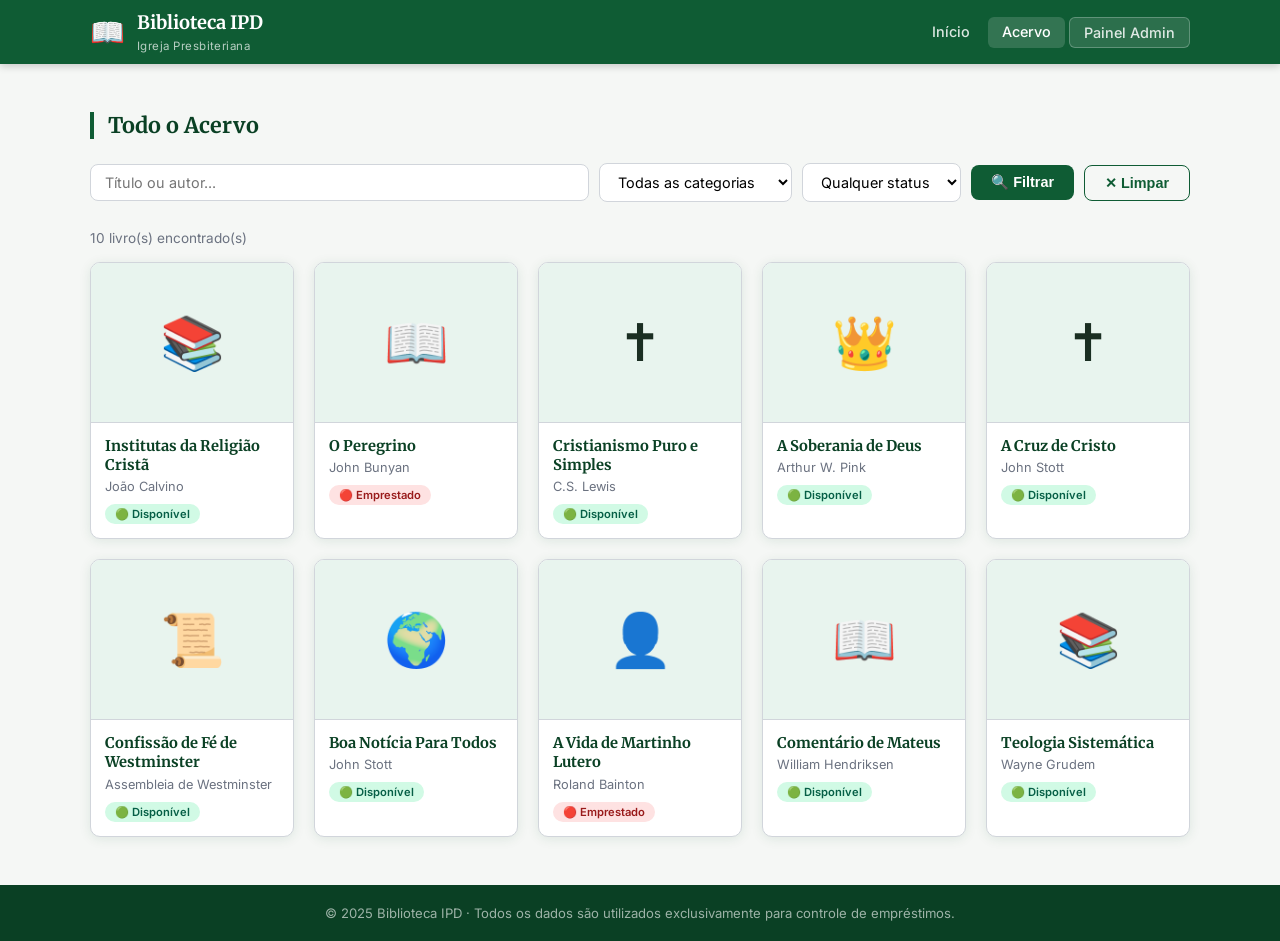
==== pages/acervo.html @ 6bb66e73 "feat: projeto inicial Biblioteca IPD" ====
<!DOCTYPE html>
<html lang="pt-BR">
<head>
  <meta charset="UTF-8"/>
  <meta name="viewport" content="width=device-width, initial-scale=1.0"/>
  <title>Acervo – Biblioteca IPD</title>
  <link href="https://fonts.googleapis.com/css2?family=Merriweather:wght@400;700&family=Inter:wght@400;500;600&display=swap" rel="stylesheet"/>
  <link rel="stylesheet" href="../css/style.css"/>
</head>
<body>
  <header class="header">
    <div class="container header-inner">
      <div class="logo-area">
        <div class="logo-icon">📖</div>
        <div>
          <span class="logo-title">Biblioteca IPD</span>
          <span class="logo-sub">Igreja Presbiteriana</span>
        </div>
      </div>
      <nav class="nav">
        <a href="../index.html" class="nav-link">Início</a>
        <a href="acervo.html" class="nav-link active">Acervo</a>
        <a href="admin.html" class="nav-link nav-admin">Painel Admin</a>
      </nav>
    </div>
  </header>

  <section class="section">
    <div class="container">
      <h2 class="section-title">Todo o Acervo</h2>
      <div id="alert-area"></div>

      <!-- Filtros -->
      <div class="filter-bar">
        <input type="text" id="filterTitulo" placeholder="Título ou autor..."/>
        <select id="filterCat">
          <option value="">Todas as categorias</option>
          <option>Teologia Sistemática</option>
          <option>História da Igreja</option>
          <option>Apologética</option>
          <option>Vida Cristã</option>
          <option>Missões</option>
          <option>Comentários Bíblicos</option>
          <option>Biografias</option>
          <option>Literatura Cristã</option>
        </select>
        <select id="filterStatus">
          <option value="">Qualquer status</option>
          <option value="disponivel">Disponível</option>
          <option value="emprestado">Emprestado</option>
        </select>
        <button class="btn btn-primary" onclick="filtrar()">🔍 Filtrar</button>
        <button class="btn btn-outline" onclick="limpar()">✕ Limpar</button>
      </div>

      <p id="countInfo" style="font-size:.85rem;color:var(--gray-text);margin-bottom:16px;"></p>
      <div class="books-grid" id="acervoGrid"></div>
    </div>
  </section>

  <footer class="footer">
    <p>© 2025 Biblioteca IPD · Todos os dados são utilizados exclusivamente para controle de empréstimos.</p>
  </footer>

  <script src="../js/data.js"></script>
  <script src="../js/app.js"></script>
  <script>
    let todos = getLivros();
    let filtrados = [...todos];

    function render(lista) {
      document.getElementById('countInfo').textContent = `${lista.length} livro(s) encontrado(s)`;
      renderBookGrid('acervoGrid', lista);
    }

    function filtrar() {
      const t = document.getElementById('filterTitulo').value.toLowerCase();
      const c = document.getElementById('filterCat').value;
      const s = document.getElementById('filterStatus').value;
      filtrados = todos.filter(l => {
        const matchT = !t || l.titulo.toLowerCase().includes(t) || l.autor.toLowerCase().includes(t);
        const matchC = !c || l.categoria === c;
        const matchS = !s || l.status === s;
        return matchT && matchC && matchS;
      });
      render(filtrados);
    }

    function limpar() {
      document.getElementById('filterTitulo').value = '';
      document.getElementById('filterCat').value = '';
      document.getElementById('filterStatus').value = '';
      filtrados = [...todos];
      render(filtrados);
    }

    // Pegar parâmetros da URL
    const params = new URLSearchParams(window.location.search);
    if (params.get('q')) document.getElementById('filterTitulo').value = params.get('q');
    if (params.get('cat')) document.getElementById('filterCat').value = params.get('cat');

    filtrar(); // aplica filtros iniciais se houver params
  </script>
</body>
</html>
---- css/style.css ----
/* === RESET & BASE === */
*, *::before, *::after { box-sizing: border-box; margin: 0; padding: 0; }

:root {
  --green: #0F5C34;
  --green-dark: #0A4024;
  --green-light: #2F7D52;
  --green-faint: #e8f4ee;
  --white: #FFFFFF;
  --gray-bg: #F5F7F5;
  --gray-text: #6B7280;
  --gray-border: #D1D5DB;
  --red: #DC2626;
  --amber: #D97706;
  --font-title: 'Merriweather', Georgia, serif;
  --font-body: 'Inter', system-ui, sans-serif;
  --radius: 10px;
  --shadow: 0 2px 12px rgba(15,92,52,.10);
  --shadow-md: 0 4px 24px rgba(15,92,52,.14);
}

body {
  font-family: var(--font-body);
  background: var(--gray-bg);
  color: #1a2e22;
  min-height: 100vh;
}

a { color: inherit; text-decoration: none; }
.container { max-width: 1140px; margin: 0 auto; padding: 0 20px; }

/* === HEADER === */
.header {
  background: var(--green);
  padding: 0;
  position: sticky; top: 0; z-index: 100;
  box-shadow: 0 2px 8px rgba(0,0,0,.2);
}
.header-inner {
  display: flex; align-items: center; justify-content: space-between;
  height: 64px;
}
.logo-area { display: flex; align-items: center; gap: 12px; }
.logo-icon { font-size: 28px; }
.logo-title {
  font-family: var(--font-title);
  font-size: 1.15rem; font-weight: 700;
  color: var(--white); display: block;
}
.logo-sub { font-size: .72rem; color: rgba(255,255,255,.7); letter-spacing:.04em; }
.nav { display: flex; gap: 4px; }
.nav-link {
  color: rgba(255,255,255,.85);
  padding: 6px 14px; border-radius: 6px;
  font-size: .9rem; font-weight: 500;
  transition: background .2s;
}
.nav-link:hover, .nav-link.active { background: rgba(255,255,255,.15); color: #fff; }
.nav-admin { background: rgba(255,255,255,.12); border: 1px solid rgba(255,255,255,.25); }
.nav-admin:hover { background: rgba(255,255,255,.22); }

/* === HERO === */
.hero {
  background: linear-gradient(135deg, var(--green-dark) 0%, var(--green) 60%, var(--green-light) 100%);
  padding: 56px 0 48px;
  text-align: center;
}
.hero-quote {
  font-family: var(--font-title);
  font-size: clamp(1.1rem, 2.5vw, 1.5rem);
  color: var(--white); font-style: italic;
  max-width: 640px; margin: 0 auto 6px;
  line-height: 1.6;
}
.hero-ref { color: rgba(255,255,255,.65); font-size: .9rem; margin-bottom: 28px; }
.search-bar {
  display: flex; max-width: 580px; margin: 0 auto;
  background: #fff; border-radius: 50px;
  box-shadow: var(--shadow-md); overflow: hidden;
}
.search-bar input {
  flex: 1; padding: 14px 20px;
  border: none; outline: none; font-size: 1rem;
  font-family: var(--font-body); background: transparent;
}
.search-bar button {
  background: var(--green); color: #fff;
  border: none; padding: 14px 24px;
  font-size: .95rem; font-weight: 600; cursor: pointer;
  transition: background .2s;
}
.search-bar button:hover { background: var(--green-dark); }

/* === SECTIONS === */
.section { padding: 48px 0; }
.section-alt { background: var(--white); }
.section-title {
  font-family: var(--font-title);
  font-size: 1.35rem; color: var(--green-dark);
  margin-bottom: 24px;
  border-left: 4px solid var(--green);
  padding-left: 14px;
}

/* === BOOK GRID === */
.books-grid {
  display: grid;
  grid-template-columns: repeat(auto-fill, minmax(200px, 1fr));
  gap: 20px;
}
.book-card {
  background: var(--white);
  border-radius: var(--radius);
  box-shadow: var(--shadow);
  overflow: hidden;
  transition: transform .2s, box-shadow .2s;
  cursor: pointer;
  border: 1px solid var(--gray-border);
}
.book-card:hover { transform: translateY(-4px); box-shadow: var(--shadow-md); }
.book-cover {
  background: var(--green-faint);
  display: flex; align-items: center; justify-content: center;
  height: 160px; font-size: 52px;
  border-bottom: 1px solid var(--gray-border);
}
.book-info { padding: 14px; }
.book-title {
  font-family: var(--font-title); font-size: .92rem;
  font-weight: 700; color: var(--green-dark);
  margin-bottom: 4px; line-height: 1.3;
}
.book-author { font-size: .8rem; color: var(--gray-text); margin-bottom: 8px; }
.book-badge {
  display: inline-block; font-size: .7rem; font-weight: 600;
  padding: 3px 10px; border-radius: 20px;
}
.badge-available { background: #d1fae5; color: #065f46; }
.badge-borrowed  { background: #fee2e2; color: #991b1b; }
.badge-reserved  { background: #fef3c7; color: #92400e; }

/* === CATEGORIES === */
.categories-grid {
  display: flex; flex-wrap: wrap; gap: 12px;
}
.category-chip {
  background: var(--white);
  border: 1.5px solid var(--green-light);
  color: var(--green-dark);
  padding: 10px 18px; border-radius: 50px;
  font-size: .88rem; font-weight: 500;
  transition: background .2s, color .2s;
}
.category-chip:hover { background: var(--green); color: #fff; border-color: var(--green); }

/* === FILTER BAR (acervo) === */
.filter-bar {
  display: flex; gap: 10px; flex-wrap: wrap;
  align-items: center; margin-bottom: 28px;
}
.filter-bar input, .filter-bar select {
  padding: 9px 14px; border: 1.5px solid var(--gray-border);
  border-radius: 8px; font-size: .9rem; font-family: var(--font-body);
  background: var(--white); outline: none;
  transition: border-color .2s;
}
.filter-bar input:focus, .filter-bar select:focus { border-color: var(--green); }
.filter-bar input { flex: 1; min-width: 200px; }
.btn {
  padding: 9px 20px; border-radius: 8px;
  font-size: .9rem; font-weight: 600; cursor: pointer;
  border: none; transition: background .2s;
}
.btn-primary { background: var(--green); color: #fff; }
.btn-primary:hover { background: var(--green-dark); }
.btn-outline {
  background: transparent; color: var(--green);
  border: 1.5px solid var(--green);
}
.btn-outline:hover { background: var(--green-faint); }

/* === LIVRO DETALHE === */
.book-detail {
  background: var(--white); border-radius: var(--radius);
  box-shadow: var(--shadow); padding: 32px;
  display: grid; grid-template-columns: 200px 1fr; gap: 32px;
}
.book-detail-cover {
  background: var(--green-faint); border-radius: var(--radius);
  display: flex; align-items: center; justify-content: center;
  font-size: 72px; height: 280px;
}
.book-detail h1 {
  font-family: var(--font-title); font-size: 1.6rem;
  color: var(--green-dark); margin-bottom: 8px;
}
.book-detail .meta { color: var(--gray-text); font-size: .92rem; margin-bottom: 20px; }
.book-detail .summary { line-height: 1.7; color: #374151; margin-bottom: 24px; }
.status-row { display: flex; align-items: center; gap: 12px; margin-bottom: 20px; }
.status-dot { width: 10px; height: 10px; border-radius: 50%; }
.dot-green { background: #10b981; }
.dot-red   { background: #ef4444; }

/* === MODAL === */
.modal-overlay {
  display: none; position: fixed; inset: 0;
  background: rgba(0,0,0,.5); z-index: 200;
  align-items: center; justify-content: center;
}
.modal-overlay.open { display: flex; }
.modal {
  background: var(--white); border-radius: var(--radius);
  padding: 32px; width: 100%; max-width: 480px;
  box-shadow: var(--shadow-md);
}
.modal h3 { font-family: var(--font-title); color: var(--green-dark); margin-bottom: 20px; }
.modal label { display: block; font-size: .88rem; font-weight: 500; margin-bottom: 6px; color: #374151; }
.modal input, .modal select {
  width: 100%; padding: 10px 14px; border: 1.5px solid var(--gray-border);
  border-radius: 8px; font-size: .95rem; margin-bottom: 16px;
  font-family: var(--font-body); outline: none;
}
.modal input:focus { border-color: var(--green); }
.modal-footer { display: flex; gap: 10px; justify-content: flex-end; margin-top: 8px; }
.modal-note { font-size: .78rem; color: var(--gray-text); margin-bottom: 16px; }

/* === ADMIN === */
.admin-layout {
  display: grid; grid-template-columns: 220px 1fr; min-height: calc(100vh - 64px);
}
.sidebar {
  background: var(--green-dark); padding: 24px 0;
}
.sidebar-item {
  display: block; padding: 12px 24px;
  color: rgba(255,255,255,.75); font-size: .92rem;
  font-weight: 500; transition: background .2s;
}
.sidebar-item:hover, .sidebar-item.active {
  background: rgba(255,255,255,.12); color: #fff;
}
.sidebar-item span { margin-right: 8px; }
.admin-content { padding: 32px; }
.admin-content h2 {
  font-family: var(--font-title); color: var(--green-dark);
  margin-bottom: 24px; font-size: 1.4rem;
}

/* STATS CARDS */
.stats-grid { display: grid; grid-template-columns: repeat(auto-fill, minmax(180px, 1fr)); gap: 16px; margin-bottom: 32px; }
.stat-card {
  background: var(--white); border-radius: var(--radius);
  padding: 20px; box-shadow: var(--shadow); text-align: center;
  border-top: 4px solid var(--green);
}
.stat-card.red   { border-top-color: var(--red); }
.stat-card.amber { border-top-color: var(--amber); }
.stat-value { font-size: 2.2rem; font-weight: 700; color: var(--green-dark); }
.stat-card.red   .stat-value { color: var(--red); }
.stat-card.amber .stat-value { color: var(--amber); }
.stat-label { font-size: .82rem; color: var(--gray-text); margin-top: 4px; }

/* TABLES */
.table-wrap { background: var(--white); border-radius: var(--radius); box-shadow: var(--shadow); overflow: hidden; }
table { width: 100%; border-collapse: collapse; font-size: .9rem; }
thead { background: var(--green); color: #fff; }
th { padding: 12px 16px; text-align: left; font-weight: 600; }
td { padding: 11px 16px; border-bottom: 1px solid var(--gray-border); }
tr:last-child td { border-bottom: none; }
tr:hover td { background: var(--green-faint); }
.action-btn {
  padding: 4px 12px; border-radius: 6px; font-size: .78rem;
  font-weight: 600; cursor: pointer; border: none; margin-right: 4px;
}
.action-btn.green { background: var(--green); color: #fff; }
.action-btn.red   { background: var(--red);   color: #fff; }
.action-btn.amber { background: var(--amber);  color: #fff; }

/* FORM ADMIN */
.form-grid { display: grid; grid-template-columns: 1fr 1fr; gap: 16px; }
.form-group { display: flex; flex-direction: column; gap: 6px; }
.form-group label { font-size: .88rem; font-weight: 500; color: #374151; }
.form-group input, .form-group select, .form-group textarea {
  padding: 10px 14px; border: 1.5px solid var(--gray-border);
  border-radius: 8px; font-size: .95rem; font-family: var(--font-body); outline: none;
}
.form-group input:focus, .form-group select:focus { border-color: var(--green); }
.form-group textarea { min-height: 90px; resize: vertical; }
.form-full { grid-column: 1 / -1; }

/* COMMENTS */
.comments-section { margin-top: 32px; }
.comment-card {
  background: var(--gray-bg); border-radius: 8px; padding: 14px 16px;
  margin-bottom: 10px; border-left: 3px solid var(--green-light);
}
.comment-author { font-weight: 600; font-size: .88rem; color: var(--green-dark); }
.comment-text { font-size: .9rem; color: #374151; margin-top: 4px; line-height: 1.5; }
.comment-form { margin-top: 16px; display: flex; flex-direction: column; gap: 10px; }
.comment-form input, .comment-form textarea {
  padding: 10px 14px; border: 1.5px solid var(--gray-border);
  border-radius: 8px; font-family: var(--font-body); font-size: .9rem; outline: none;
}
.comment-form textarea { min-height: 70px; resize: vertical; }

/* === FOOTER === */
.footer {
  background: var(--green-dark); color: rgba(255,255,255,.6);
  text-align: center; padding: 20px;
  font-size: .82rem;
}

/* === ALERTS === */
.alert {
  padding: 12px 18px; border-radius: 8px; font-size: .9rem;
  margin-bottom: 16px; font-weight: 500;
}
.alert-success { background: #d1fae5; color: #065f46; }
.alert-error   { background: #fee2e2; color: #991b1b; }
.alert-warn    { background: #fef3c7; color: #92400e; }

/* === RESPONSIVE === */
@media (max-width: 768px) {
  .header-inner { flex-direction: column; height: auto; padding: 12px 0; gap: 8px; }
  .book-detail { grid-template-columns: 1fr; }
  .book-detail-cover { height: 180px; }
  .admin-layout { grid-template-columns: 1fr; }
  .sidebar { display: flex; overflow-x: auto; padding: 0; }
  .sidebar-item { white-space: nowrap; }
  .form-grid { grid-template-columns: 1fr; }
}
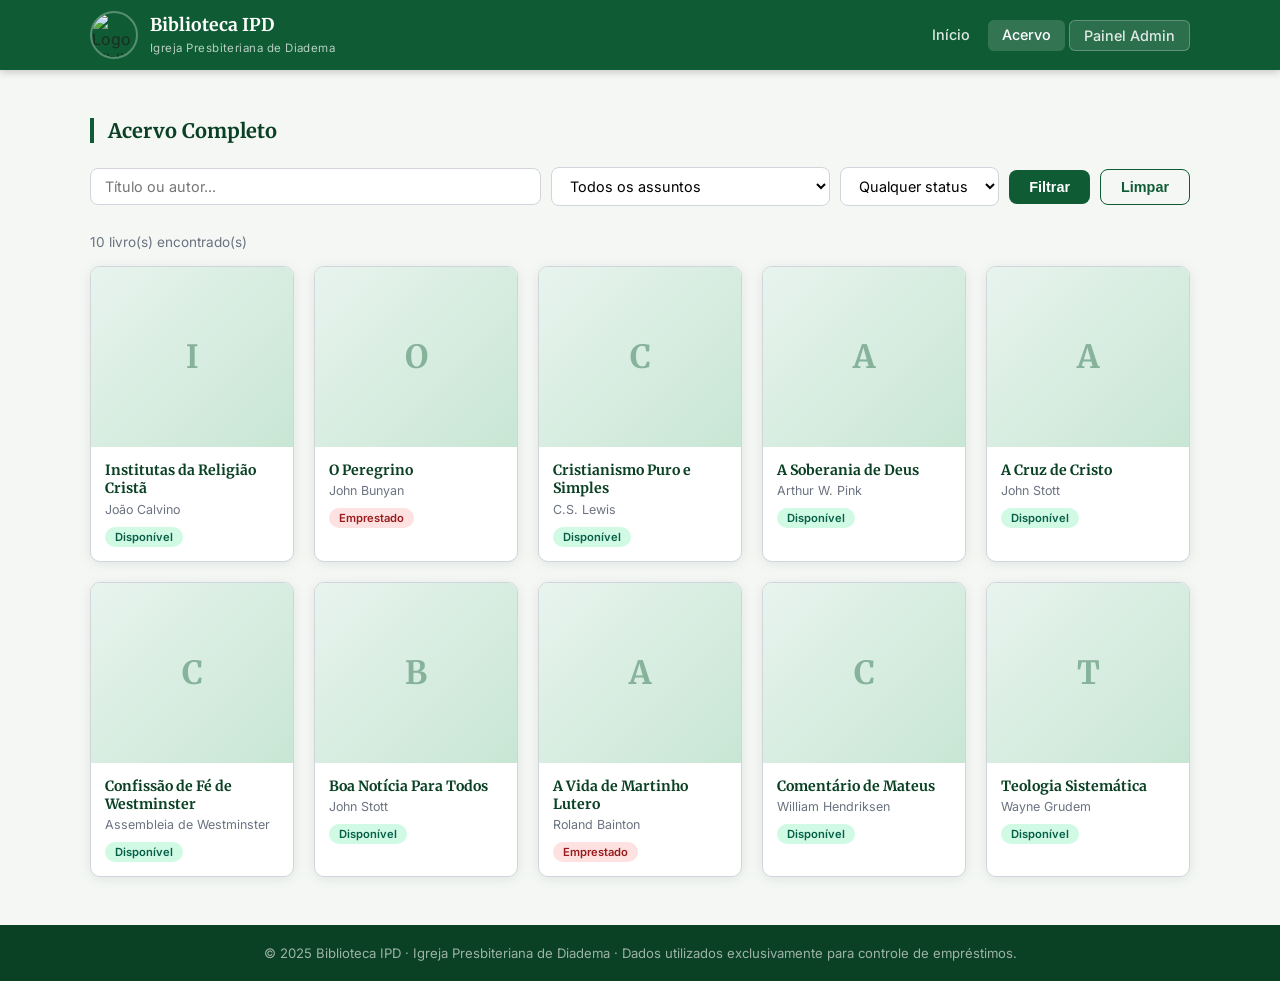
==== commit 64fce2c7: "feat: logo real, favicon, sem emojis, assuntos, senha admin" ====
--- a/pages/acervo.html
+++ b/pages/acervo.html
@@ -4,6 +4,7 @@
   <meta charset="UTF-8"/>
   <meta name="viewport" content="width=device-width, initial-scale=1.0"/>
   <title>Acervo – Biblioteca IPD</title>
+  <link rel="icon" href="../assets/favicon.ico"/>
   <link href="https://fonts.googleapis.com/css2?family=Merriweather:wght@400;700&family=Inter:wght@400;500;600&display=swap" rel="stylesheet"/>
   <link rel="stylesheet" href="../css/style.css"/>
 </head>
@@ -11,10 +12,10 @@
   <header class="header">
     <div class="container header-inner">
       <div class="logo-area">
-        <div class="logo-icon">📖</div>
+        <img src="../assets/logo.jpg" alt="Logo Biblioteca IPD" class="logo-img"/>
         <div>
           <span class="logo-title">Biblioteca IPD</span>
-          <span class="logo-sub">Igreja Presbiteriana</span>
+          <span class="logo-sub">Igreja Presbiteriana de Diadema</span>
         </div>
       </div>
       <nav class="nav">
@@ -27,79 +28,67 @@
 
   <section class="section">
     <div class="container">
-      <h2 class="section-title">Todo o Acervo</h2>
+      <h2 class="section-title">Acervo Completo</h2>
       <div id="alert-area"></div>
-
-      <!-- Filtros -->
       <div class="filter-bar">
         <input type="text" id="filterTitulo" placeholder="Título ou autor..."/>
-        <select id="filterCat">
-          <option value="">Todas as categorias</option>
-          <option>Teologia Sistemática</option>
-          <option>História da Igreja</option>
-          <option>Apologética</option>
-          <option>Vida Cristã</option>
-          <option>Missões</option>
-          <option>Comentários Bíblicos</option>
-          <option>Biografias</option>
-          <option>Literatura Cristã</option>
-        </select>
+        <select id="filterCat"><option value="">Todos os assuntos</option></select>
         <select id="filterStatus">
           <option value="">Qualquer status</option>
           <option value="disponivel">Disponível</option>
           <option value="emprestado">Emprestado</option>
         </select>
-        <button class="btn btn-primary" onclick="filtrar()">🔍 Filtrar</button>
-        <button class="btn btn-outline" onclick="limpar()">✕ Limpar</button>
+        <button class="btn btn-primary" onclick="filtrar()">Filtrar</button>
+        <button class="btn btn-outline" onclick="limpar()">Limpar</button>
       </div>
-
       <p id="countInfo" style="font-size:.85rem;color:var(--gray-text);margin-bottom:16px;"></p>
       <div class="books-grid" id="acervoGrid"></div>
     </div>
   </section>
 
   <footer class="footer">
-    <p>© 2025 Biblioteca IPD · Todos os dados são utilizados exclusivamente para controle de empréstimos.</p>
+    <p>© 2025 Biblioteca IPD · Igreja Presbiteriana de Diadema · Dados utilizados exclusivamente para controle de empréstimos.</p>
   </footer>
 
   <script src="../js/data.js"></script>
   <script src="../js/app.js"></script>
   <script>
+    // Popular select de assuntos
+    const selCat = document.getElementById('filterCat');
+    getAssuntos().forEach(a => {
+      const o = document.createElement('option');
+      o.value = a; o.textContent = a;
+      selCat.appendChild(o);
+    });
+
     let todos = getLivros();
-    let filtrados = [...todos];
-
-    function render(lista) {
-      document.getElementById('countInfo').textContent = `${lista.length} livro(s) encontrado(s)`;
-      renderBookGrid('acervoGrid', lista);
-    }
 
     function filtrar() {
       const t = document.getElementById('filterTitulo').value.toLowerCase();
       const c = document.getElementById('filterCat').value;
       const s = document.getElementById('filterStatus').value;
-      filtrados = todos.filter(l => {
+      const lista = todos.filter(l => {
         const matchT = !t || l.titulo.toLowerCase().includes(t) || l.autor.toLowerCase().includes(t);
-        const matchC = !c || l.categoria === c;
+        const matchC = !c || l.assunto === c;
         const matchS = !s || l.status === s;
         return matchT && matchC && matchS;
       });
-      render(filtrados);
+      document.getElementById('countInfo').textContent = `${lista.length} livro(s) encontrado(s)`;
+      renderBookGrid('acervoGrid', lista);
     }
 
     function limpar() {
       document.getElementById('filterTitulo').value = '';
       document.getElementById('filterCat').value = '';
       document.getElementById('filterStatus').value = '';
-      filtrados = [...todos];
-      render(filtrados);
+      todos = getLivros();
+      filtrar();
     }
 
-    // Pegar parâmetros da URL
     const params = new URLSearchParams(window.location.search);
     if (params.get('q')) document.getElementById('filterTitulo').value = params.get('q');
     if (params.get('cat')) document.getElementById('filterCat').value = params.get('cat');
-
-    filtrar(); // aplica filtros iniciais se houver params
+    filtrar();
   </script>
 </body>
 </html>
--- a/css/style.css
+++ b/css/style.css
@@ -19,42 +19,23 @@
   --shadow-md: 0 4px 24px rgba(15,92,52,.14);
 }
 
-body {
-  font-family: var(--font-body);
-  background: var(--gray-bg);
-  color: #1a2e22;
-  min-height: 100vh;
-}
-
+body { font-family: var(--font-body); background: var(--gray-bg); color: #1a2e22; min-height: 100vh; }
 a { color: inherit; text-decoration: none; }
 .container { max-width: 1140px; margin: 0 auto; padding: 0 20px; }
 
 /* === HEADER === */
 .header {
   background: var(--green);
-  padding: 0;
   position: sticky; top: 0; z-index: 100;
   box-shadow: 0 2px 8px rgba(0,0,0,.2);
 }
-.header-inner {
-  display: flex; align-items: center; justify-content: space-between;
-  height: 64px;
-}
+.header-inner { display: flex; align-items: center; justify-content: space-between; height: 70px; }
 .logo-area { display: flex; align-items: center; gap: 12px; }
-.logo-icon { font-size: 28px; }
-.logo-title {
-  font-family: var(--font-title);
-  font-size: 1.15rem; font-weight: 700;
-  color: var(--white); display: block;
-}
+.logo-img { width: 48px; height: 48px; border-radius: 50%; object-fit: cover; border: 2px solid rgba(255,255,255,.3); }
+.logo-title { font-family: var(--font-title); font-size: 1.1rem; font-weight: 700; color: var(--white); display: block; }
 .logo-sub { font-size: .72rem; color: rgba(255,255,255,.7); letter-spacing:.04em; }
 .nav { display: flex; gap: 4px; }
-.nav-link {
-  color: rgba(255,255,255,.85);
-  padding: 6px 14px; border-radius: 6px;
-  font-size: .9rem; font-weight: 500;
-  transition: background .2s;
-}
+.nav-link { color: rgba(255,255,255,.85); padding: 6px 14px; border-radius: 6px; font-size: .9rem; font-weight: 500; transition: background .2s; }
 .nav-link:hover, .nav-link.active { background: rgba(255,255,255,.15); color: #fff; }
 .nav-admin { background: rgba(255,255,255,.12); border: 1px solid rgba(255,255,255,.25); }
 .nav-admin:hover { background: rgba(255,255,255,.22); }
@@ -62,268 +43,149 @@
 /* === HERO === */
 .hero {
   background: linear-gradient(135deg, var(--green-dark) 0%, var(--green) 60%, var(--green-light) 100%);
-  padding: 56px 0 48px;
-  text-align: center;
+  padding: 56px 0 48px; text-align: center;
 }
-.hero-quote {
-  font-family: var(--font-title);
-  font-size: clamp(1.1rem, 2.5vw, 1.5rem);
-  color: var(--white); font-style: italic;
-  max-width: 640px; margin: 0 auto 6px;
-  line-height: 1.6;
-}
+.hero-quote { font-family: var(--font-title); font-size: clamp(1.1rem,2.5vw,1.5rem); color: var(--white); font-style: italic; max-width: 640px; margin: 0 auto 6px; line-height: 1.6; }
 .hero-ref { color: rgba(255,255,255,.65); font-size: .9rem; margin-bottom: 28px; }
-.search-bar {
-  display: flex; max-width: 580px; margin: 0 auto;
-  background: #fff; border-radius: 50px;
-  box-shadow: var(--shadow-md); overflow: hidden;
-}
-.search-bar input {
-  flex: 1; padding: 14px 20px;
-  border: none; outline: none; font-size: 1rem;
-  font-family: var(--font-body); background: transparent;
-}
-.search-bar button {
-  background: var(--green); color: #fff;
-  border: none; padding: 14px 24px;
-  font-size: .95rem; font-weight: 600; cursor: pointer;
-  transition: background .2s;
-}
+.search-bar { display: flex; max-width: 580px; margin: 0 auto; background: #fff; border-radius: 50px; box-shadow: var(--shadow-md); overflow: hidden; }
+.search-bar input { flex: 1; padding: 14px 20px; border: none; outline: none; font-size: 1rem; font-family: var(--font-body); background: transparent; }
+.search-bar button { background: var(--green); color: #fff; border: none; padding: 14px 28px; font-size: .95rem; font-weight: 600; cursor: pointer; transition: background .2s; letter-spacing:.03em; }
 .search-bar button:hover { background: var(--green-dark); }
 
 /* === SECTIONS === */
 .section { padding: 48px 0; }
 .section-alt { background: var(--white); }
-.section-title {
-  font-family: var(--font-title);
-  font-size: 1.35rem; color: var(--green-dark);
-  margin-bottom: 24px;
-  border-left: 4px solid var(--green);
-  padding-left: 14px;
-}
+.section-title { font-family: var(--font-title); font-size: 1.25rem; color: var(--green-dark); margin-bottom: 24px; border-left: 4px solid var(--green); padding-left: 14px; }
 
 /* === BOOK GRID === */
-.books-grid {
-  display: grid;
-  grid-template-columns: repeat(auto-fill, minmax(200px, 1fr));
-  gap: 20px;
-}
-.book-card {
-  background: var(--white);
-  border-radius: var(--radius);
-  box-shadow: var(--shadow);
-  overflow: hidden;
-  transition: transform .2s, box-shadow .2s;
-  cursor: pointer;
-  border: 1px solid var(--gray-border);
-}
+.books-grid { display: grid; grid-template-columns: repeat(auto-fill, minmax(200px, 1fr)); gap: 20px; }
+.book-card { background: var(--white); border-radius: var(--radius); box-shadow: var(--shadow); overflow: hidden; transition: transform .2s, box-shadow .2s; cursor: pointer; border: 1px solid var(--gray-border); }
 .book-card:hover { transform: translateY(-4px); box-shadow: var(--shadow-md); }
-.book-cover {
-  background: var(--green-faint);
-  display: flex; align-items: center; justify-content: center;
-  height: 160px; font-size: 52px;
-  border-bottom: 1px solid var(--gray-border);
-}
+.book-cover { background: var(--green-faint); display: flex; align-items: center; justify-content: center; height: 180px; overflow: hidden; }
+.book-cover img { width: 100%; height: 100%; object-fit: cover; }
+.book-cover-placeholder { width: 100%; height: 100%; display: flex; align-items: center; justify-content: center; background: linear-gradient(135deg, var(--green-faint), #c8e6d4); }
+.book-cover-placeholder span { font-family: var(--font-title); font-size: 2rem; font-weight: 700; color: var(--green); opacity: .4; text-align:center; padding:8px; }
 .book-info { padding: 14px; }
-.book-title {
-  font-family: var(--font-title); font-size: .92rem;
-  font-weight: 700; color: var(--green-dark);
-  margin-bottom: 4px; line-height: 1.3;
-}
-.book-author { font-size: .8rem; color: var(--gray-text); margin-bottom: 8px; }
-.book-badge {
-  display: inline-block; font-size: .7rem; font-weight: 600;
-  padding: 3px 10px; border-radius: 20px;
-}
+.book-title { font-family: var(--font-title); font-size: .88rem; font-weight: 700; color: var(--green-dark); margin-bottom: 4px; line-height: 1.3; }
+.book-author { font-size: .78rem; color: var(--gray-text); margin-bottom: 8px; }
+.book-badge { display: inline-block; font-size: .7rem; font-weight: 600; padding: 3px 10px; border-radius: 20px; }
 .badge-available { background: #d1fae5; color: #065f46; }
-.badge-borrowed  { background: #fee2e2; color: #991b1b; }
-.badge-reserved  { background: #fef3c7; color: #92400e; }
+.badge-borrowed { background: #fee2e2; color: #991b1b; }
 
 /* === CATEGORIES === */
-.categories-grid {
-  display: flex; flex-wrap: wrap; gap: 12px;
-}
-.category-chip {
-  background: var(--white);
-  border: 1.5px solid var(--green-light);
-  color: var(--green-dark);
-  padding: 10px 18px; border-radius: 50px;
-  font-size: .88rem; font-weight: 500;
-  transition: background .2s, color .2s;
-}
+.categories-grid { display: flex; flex-wrap: wrap; gap: 10px; }
+.category-chip { background: var(--white); border: 1.5px solid var(--green-light); color: var(--green-dark); padding: 8px 16px; border-radius: 50px; font-size: .82rem; font-weight: 500; transition: background .2s, color .2s; }
 .category-chip:hover { background: var(--green); color: #fff; border-color: var(--green); }
 
-/* === FILTER BAR (acervo) === */
-.filter-bar {
-  display: flex; gap: 10px; flex-wrap: wrap;
-  align-items: center; margin-bottom: 28px;
-}
-.filter-bar input, .filter-bar select {
-  padding: 9px 14px; border: 1.5px solid var(--gray-border);
-  border-radius: 8px; font-size: .9rem; font-family: var(--font-body);
-  background: var(--white); outline: none;
-  transition: border-color .2s;
-}
+/* === FILTER BAR === */
+.filter-bar { display: flex; gap: 10px; flex-wrap: wrap; align-items: center; margin-bottom: 28px; }
+.filter-bar input, .filter-bar select { padding: 9px 14px; border: 1.5px solid var(--gray-border); border-radius: 8px; font-size: .9rem; font-family: var(--font-body); background: var(--white); outline: none; transition: border-color .2s; }
 .filter-bar input:focus, .filter-bar select:focus { border-color: var(--green); }
 .filter-bar input { flex: 1; min-width: 200px; }
-.btn {
-  padding: 9px 20px; border-radius: 8px;
-  font-size: .9rem; font-weight: 600; cursor: pointer;
-  border: none; transition: background .2s;
-}
+.btn { padding: 9px 20px; border-radius: 8px; font-size: .9rem; font-weight: 600; cursor: pointer; border: none; transition: background .2s; }
 .btn-primary { background: var(--green); color: #fff; }
 .btn-primary:hover { background: var(--green-dark); }
-.btn-outline {
-  background: transparent; color: var(--green);
-  border: 1.5px solid var(--green);
-}
+.btn-outline { background: transparent; color: var(--green); border: 1.5px solid var(--green); }
 .btn-outline:hover { background: var(--green-faint); }
 
 /* === LIVRO DETALHE === */
-.book-detail {
-  background: var(--white); border-radius: var(--radius);
-  box-shadow: var(--shadow); padding: 32px;
-  display: grid; grid-template-columns: 200px 1fr; gap: 32px;
-}
-.book-detail-cover {
-  background: var(--green-faint); border-radius: var(--radius);
-  display: flex; align-items: center; justify-content: center;
-  font-size: 72px; height: 280px;
-}
-.book-detail h1 {
-  font-family: var(--font-title); font-size: 1.6rem;
-  color: var(--green-dark); margin-bottom: 8px;
-}
+.book-detail { background: var(--white); border-radius: var(--radius); box-shadow: var(--shadow); padding: 32px; display: grid; grid-template-columns: 220px 1fr; gap: 32px; }
+.book-detail-cover { border-radius: var(--radius); overflow: hidden; height: 300px; background: var(--green-faint); display: flex; align-items: center; justify-content: center; }
+.book-detail-cover img { width: 100%; height: 100%; object-fit: cover; }
+.book-detail-cover .book-cover-placeholder { height: 100%; }
+.book-detail h1 { font-family: var(--font-title); font-size: 1.5rem; color: var(--green-dark); margin-bottom: 8px; line-height: 1.3; }
 .book-detail .meta { color: var(--gray-text); font-size: .92rem; margin-bottom: 20px; }
 .book-detail .summary { line-height: 1.7; color: #374151; margin-bottom: 24px; }
-.status-row { display: flex; align-items: center; gap: 12px; margin-bottom: 20px; }
+.status-row { display: flex; align-items: center; gap: 10px; margin-bottom: 20px; }
 .status-dot { width: 10px; height: 10px; border-radius: 50%; }
 .dot-green { background: #10b981; }
-.dot-red   { background: #ef4444; }
+.dot-red { background: #ef4444; }
 
 /* === MODAL === */
-.modal-overlay {
-  display: none; position: fixed; inset: 0;
-  background: rgba(0,0,0,.5); z-index: 200;
-  align-items: center; justify-content: center;
-}
+.modal-overlay { display: none; position: fixed; inset: 0; background: rgba(0,0,0,.5); z-index: 200; align-items: center; justify-content: center; }
 .modal-overlay.open { display: flex; }
-.modal {
-  background: var(--white); border-radius: var(--radius);
-  padding: 32px; width: 100%; max-width: 480px;
-  box-shadow: var(--shadow-md);
-}
-.modal h3 { font-family: var(--font-title); color: var(--green-dark); margin-bottom: 20px; }
+.modal { background: var(--white); border-radius: var(--radius); padding: 32px; width: 100%; max-width: 480px; box-shadow: var(--shadow-md); }
+.modal h3 { font-family: var(--font-title); color: var(--green-dark); margin-bottom: 20px; font-size: 1.1rem; }
 .modal label { display: block; font-size: .88rem; font-weight: 500; margin-bottom: 6px; color: #374151; }
-.modal input, .modal select {
-  width: 100%; padding: 10px 14px; border: 1.5px solid var(--gray-border);
-  border-radius: 8px; font-size: .95rem; margin-bottom: 16px;
-  font-family: var(--font-body); outline: none;
-}
+.modal input, .modal select { width: 100%; padding: 10px 14px; border: 1.5px solid var(--gray-border); border-radius: 8px; font-size: .95rem; margin-bottom: 16px; font-family: var(--font-body); outline: none; }
 .modal input:focus { border-color: var(--green); }
 .modal-footer { display: flex; gap: 10px; justify-content: flex-end; margin-top: 8px; }
-.modal-note { font-size: .78rem; color: var(--gray-text); margin-bottom: 16px; }
+.modal-note { font-size: .78rem; color: var(--gray-text); margin-bottom: 16px; line-height: 1.5; }
+
+/* === LOGIN === */
+.login-wrap { min-height: calc(100vh - 70px); display: flex; align-items: center; justify-content: center; }
+.login-box { background: var(--white); border-radius: var(--radius); box-shadow: var(--shadow-md); padding: 40px; width: 100%; max-width: 380px; text-align: center; }
+.login-box img { width: 80px; height: 80px; border-radius: 50%; object-fit: cover; margin-bottom: 20px; border: 3px solid var(--green-faint); }
+.login-box h2 { font-family: var(--font-title); color: var(--green-dark); margin-bottom: 6px; font-size: 1.2rem; }
+.login-box p { color: var(--gray-text); font-size: .88rem; margin-bottom: 24px; }
+.login-box input { width: 100%; padding: 12px 16px; border: 1.5px solid var(--gray-border); border-radius: 8px; font-size: 1rem; font-family: var(--font-body); outline: none; margin-bottom: 16px; text-align: center; letter-spacing: .15em; }
+.login-box input:focus { border-color: var(--green); }
+.login-error { color: var(--red); font-size: .85rem; margin-bottom: 12px; }
 
 /* === ADMIN === */
-.admin-layout {
-  display: grid; grid-template-columns: 220px 1fr; min-height: calc(100vh - 64px);
-}
-.sidebar {
-  background: var(--green-dark); padding: 24px 0;
-}
-.sidebar-item {
-  display: block; padding: 12px 24px;
-  color: rgba(255,255,255,.75); font-size: .92rem;
-  font-weight: 500; transition: background .2s;
-}
-.sidebar-item:hover, .sidebar-item.active {
-  background: rgba(255,255,255,.12); color: #fff;
-}
-.sidebar-item span { margin-right: 8px; }
+.admin-layout { display: grid; grid-template-columns: 230px 1fr; min-height: calc(100vh - 70px); }
+.sidebar { background: var(--green-dark); padding: 24px 0; }
+.sidebar-item { display: block; padding: 12px 24px; color: rgba(255,255,255,.75); font-size: .92rem; font-weight: 500; transition: background .2s; cursor: pointer; }
+.sidebar-item:hover, .sidebar-item.active { background: rgba(255,255,255,.12); color: #fff; }
 .admin-content { padding: 32px; }
-.admin-content h2 {
-  font-family: var(--font-title); color: var(--green-dark);
-  margin-bottom: 24px; font-size: 1.4rem;
-}
+.admin-content h2 { font-family: var(--font-title); color: var(--green-dark); margin-bottom: 24px; font-size: 1.4rem; }
 
-/* STATS CARDS */
-.stats-grid { display: grid; grid-template-columns: repeat(auto-fill, minmax(180px, 1fr)); gap: 16px; margin-bottom: 32px; }
-.stat-card {
-  background: var(--white); border-radius: var(--radius);
-  padding: 20px; box-shadow: var(--shadow); text-align: center;
-  border-top: 4px solid var(--green);
-}
-.stat-card.red   { border-top-color: var(--red); }
+/* STATS */
+.stats-grid { display: grid; grid-template-columns: repeat(auto-fill, minmax(160px, 1fr)); gap: 16px; margin-bottom: 32px; }
+.stat-card { background: var(--white); border-radius: var(--radius); padding: 20px; box-shadow: var(--shadow); text-align: center; border-top: 4px solid var(--green); }
+.stat-card.red { border-top-color: var(--red); }
 .stat-card.amber { border-top-color: var(--amber); }
 .stat-value { font-size: 2.2rem; font-weight: 700; color: var(--green-dark); }
-.stat-card.red   .stat-value { color: var(--red); }
+.stat-card.red .stat-value { color: var(--red); }
 .stat-card.amber .stat-value { color: var(--amber); }
 .stat-label { font-size: .82rem; color: var(--gray-text); margin-top: 4px; }
 
 /* TABLES */
 .table-wrap { background: var(--white); border-radius: var(--radius); box-shadow: var(--shadow); overflow: hidden; }
-table { width: 100%; border-collapse: collapse; font-size: .9rem; }
+table { width: 100%; border-collapse: collapse; font-size: .88rem; }
 thead { background: var(--green); color: #fff; }
 th { padding: 12px 16px; text-align: left; font-weight: 600; }
-td { padding: 11px 16px; border-bottom: 1px solid var(--gray-border); }
+td { padding: 11px 16px; border-bottom: 1px solid var(--gray-border); vertical-align: middle; }
 tr:last-child td { border-bottom: none; }
 tr:hover td { background: var(--green-faint); }
-.action-btn {
-  padding: 4px 12px; border-radius: 6px; font-size: .78rem;
-  font-weight: 600; cursor: pointer; border: none; margin-right: 4px;
-}
+.action-btn { padding: 4px 12px; border-radius: 6px; font-size: .78rem; font-weight: 600; cursor: pointer; border: none; margin-right: 4px; }
 .action-btn.green { background: var(--green); color: #fff; }
-.action-btn.red   { background: var(--red);   color: #fff; }
-.action-btn.amber { background: var(--amber);  color: #fff; }
+.action-btn.red { background: var(--red); color: #fff; }
+.action-btn.amber { background: var(--amber); color: #fff; }
 
-/* FORM ADMIN */
+/* FORM */
 .form-grid { display: grid; grid-template-columns: 1fr 1fr; gap: 16px; }
 .form-group { display: flex; flex-direction: column; gap: 6px; }
 .form-group label { font-size: .88rem; font-weight: 500; color: #374151; }
-.form-group input, .form-group select, .form-group textarea {
-  padding: 10px 14px; border: 1.5px solid var(--gray-border);
-  border-radius: 8px; font-size: .95rem; font-family: var(--font-body); outline: none;
-}
-.form-group input:focus, .form-group select:focus { border-color: var(--green); }
+.form-group input, .form-group select, .form-group textarea { padding: 10px 14px; border: 1.5px solid var(--gray-border); border-radius: 8px; font-size: .92rem; font-family: var(--font-body); outline: none; }
+.form-group input:focus, .form-group select:focus, .form-group textarea:focus { border-color: var(--green); }
 .form-group textarea { min-height: 90px; resize: vertical; }
 .form-full { grid-column: 1 / -1; }
+.form-hint { font-size: .76rem; color: var(--gray-text); margin-top: 2px; }
 
 /* COMMENTS */
-.comments-section { margin-top: 32px; }
-.comment-card {
-  background: var(--gray-bg); border-radius: 8px; padding: 14px 16px;
-  margin-bottom: 10px; border-left: 3px solid var(--green-light);
-}
+.comments-section { margin-top: 36px; }
+.comment-card { background: var(--gray-bg); border-radius: 8px; padding: 14px 16px; margin-bottom: 10px; border-left: 3px solid var(--green-light); }
 .comment-author { font-weight: 600; font-size: .88rem; color: var(--green-dark); }
 .comment-text { font-size: .9rem; color: #374151; margin-top: 4px; line-height: 1.5; }
 .comment-form { margin-top: 16px; display: flex; flex-direction: column; gap: 10px; }
-.comment-form input, .comment-form textarea {
-  padding: 10px 14px; border: 1.5px solid var(--gray-border);
-  border-radius: 8px; font-family: var(--font-body); font-size: .9rem; outline: none;
-}
+.comment-form input, .comment-form textarea { padding: 10px 14px; border: 1.5px solid var(--gray-border); border-radius: 8px; font-family: var(--font-body); font-size: .9rem; outline: none; }
 .comment-form textarea { min-height: 70px; resize: vertical; }
 
-/* === FOOTER === */
-.footer {
-  background: var(--green-dark); color: rgba(255,255,255,.6);
-  text-align: center; padding: 20px;
-  font-size: .82rem;
-}
+/* ALERTS */
+.alert { padding: 12px 18px; border-radius: 8px; font-size: .9rem; margin-bottom: 16px; font-weight: 500; }
+.alert-success { background: #d1fae5; color: #065f46; }
+.alert-error { background: #fee2e2; color: #991b1b; }
+.alert-warn { background: #fef3c7; color: #92400e; }
 
-/* === ALERTS === */
-.alert {
-  padding: 12px 18px; border-radius: 8px; font-size: .9rem;
-  margin-bottom: 16px; font-weight: 500;
-}
-.alert-success { background: #d1fae5; color: #065f46; }
-.alert-error   { background: #fee2e2; color: #991b1b; }
-.alert-warn    { background: #fef3c7; color: #92400e; }
+/* FOOTER */
+.footer { background: var(--green-dark); color: rgba(255,255,255,.6); text-align: center; padding: 20px; font-size: .82rem; }
 
-/* === RESPONSIVE === */
+/* RESPONSIVE */
 @media (max-width: 768px) {
-  .header-inner { flex-direction: column; height: auto; padding: 12px 0; gap: 8px; }
+  .header-inner { flex-direction: column; height: auto; padding: 10px 0; gap: 8px; }
   .book-detail { grid-template-columns: 1fr; }
-  .book-detail-cover { height: 180px; }
+  .book-detail-cover { height: 200px; }
   .admin-layout { grid-template-columns: 1fr; }
   .sidebar { display: flex; overflow-x: auto; padding: 0; }
   .sidebar-item { white-space: nowrap; }
